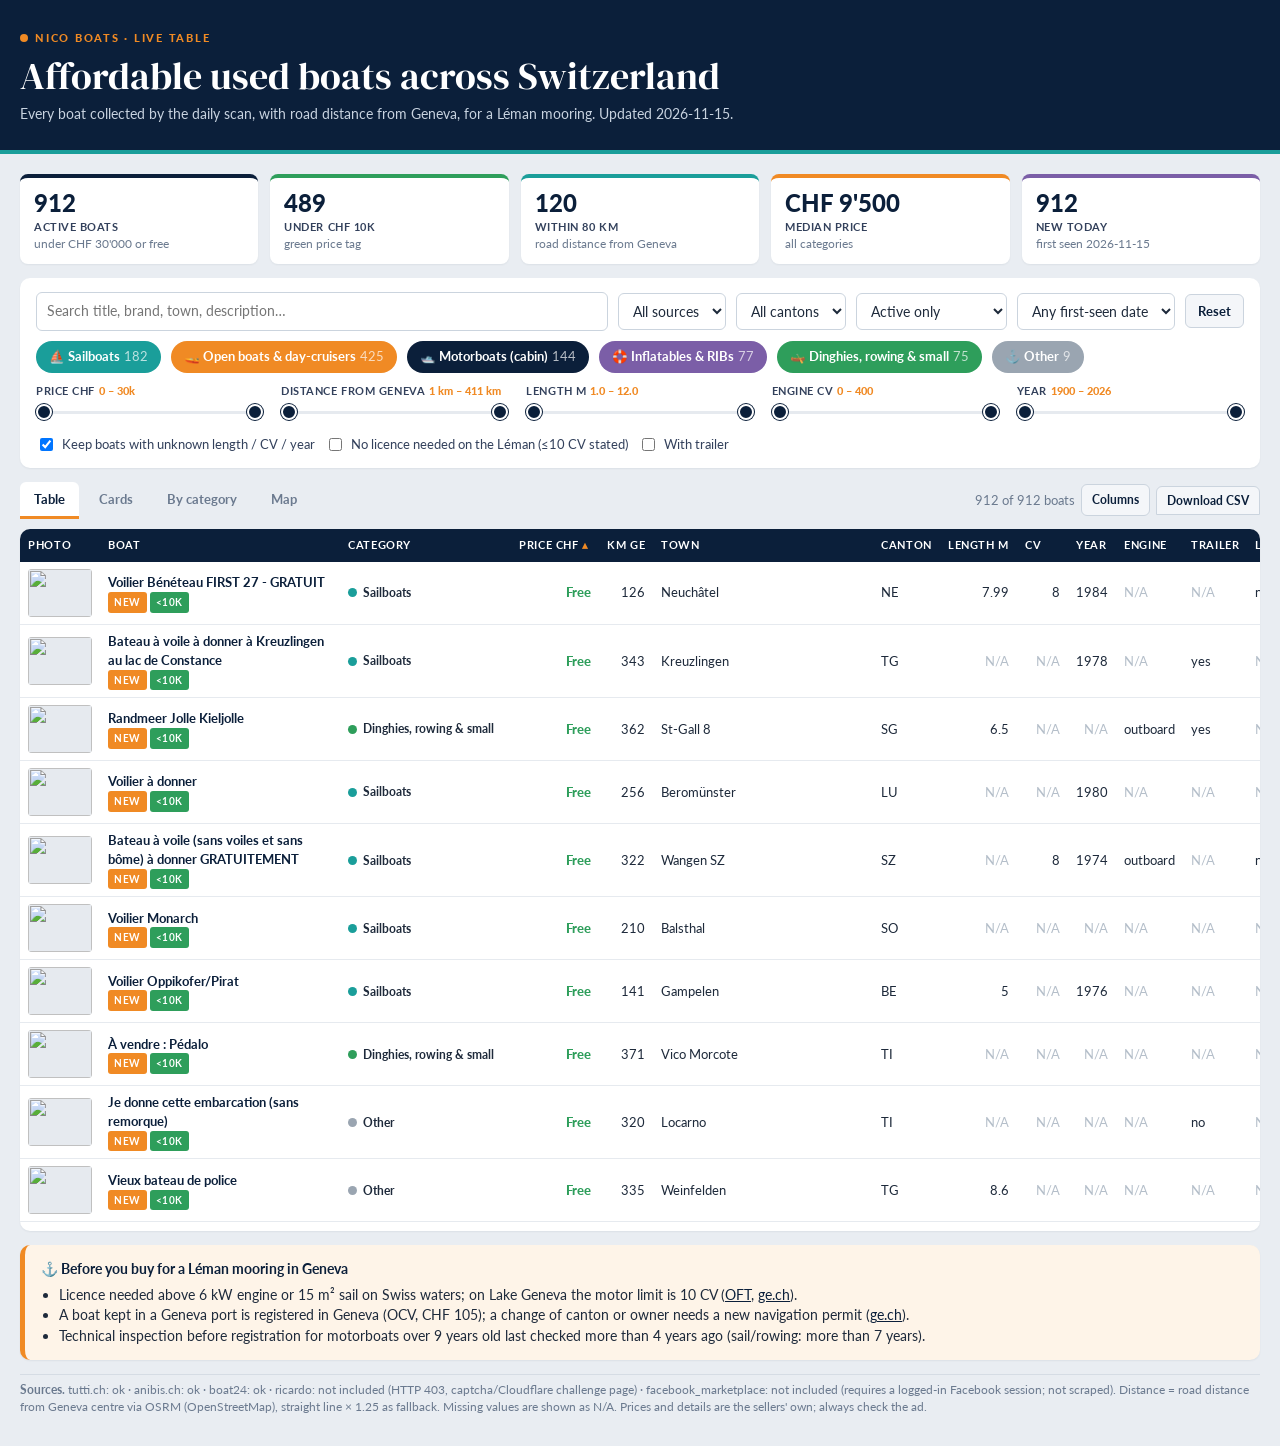
==== site/index.html @ 10009fbb "Add digest pipeline, master store, and GitHub Pages site Commit the daily scrape-and-merge pipeline," ====
<!DOCTYPE html>
<html lang="en">
<head>
<meta charset="utf-8">
<meta name="viewport" content="width=device-width, initial-scale=1">
<title>Nico Boats · Used boats across Switzerland</title>
<link rel="preconnect" href="https://fonts.googleapis.com"><link rel="preconnect" href="https://fonts.gstatic.com" crossorigin>
<link href="https://fonts.googleapis.com/css2?family=DM+Serif+Display&family=Lato:wght@300;400;700;900&display=swap" rel="stylesheet">
<link rel="stylesheet" href="https://unpkg.com/leaflet@1.9.4/dist/leaflet.css" crossorigin="">
<link rel="stylesheet" href="assets/style.css">
</head>
<body>
<header class="hero">
  <div class="wrap">
    <div class="kicker"><span class="dot"></span>Nico Boats · Live table</div>
    <h1>Affordable used boats across Switzerland</h1>
    <p class="sub">Every boat collected by the daily scan, with road distance from Geneva, for a Léman mooring. <span id="updated"></span></p>
  </div>
</header>
<div class="rule"></div>
<main class="wrap">
  <section class="kpis" id="kpis"></section>

  <section class="panel filters">
    <div class="row">
      <input id="q" type="search" placeholder="Search title, brand, town, description…" aria-label="Search">
      <select id="f-source" aria-label="Source"><option value="">All sources</option></select>
      <select id="f-canton" aria-label="Canton"><option value="">All cantons</option></select>
      <select id="f-status" aria-label="Status"><option value="active">Active only</option><option value="all">Active + removed</option><option value="removed">Removed only</option></select>
      <select id="f-new" aria-label="Seen"><option value="">Any first-seen date</option><option value="1">New in last 24 h</option><option value="7">New in last 7 days</option></select>
      <button id="reset" class="btn ghost" type="button">Reset</button>
    </div>
    <div class="row chips" id="cats"></div>
    <div class="row sliders">
      <div class="range" id="r-price"><label>Price CHF <b class="val"></b></label><div class="dual"><input type="range" class="lo"><input type="range" class="hi"></div></div>
      <div class="range" id="r-dist"><label>Distance from Geneva <b class="val"></b></label><div class="dual"><input type="range" class="lo"><input type="range" class="hi"></div></div>
      <div class="range" id="r-len"><label>Length m <b class="val"></b></label><div class="dual"><input type="range" class="lo"><input type="range" class="hi"></div></div>
      <div class="range" id="r-hp"><label>Engine CV <b class="val"></b></label><div class="dual"><input type="range" class="lo"><input type="range" class="hi"></div></div>
      <div class="range" id="r-year"><label>Year <b class="val"></b></label><div class="dual"><input type="range" class="lo"><input type="range" class="hi"></div></div>
    </div>
    <div class="row toggles">
      <label class="chk"><input type="checkbox" id="t-na" checked> Keep boats with unknown length / CV / year</label>
      <label class="chk"><input type="checkbox" id="t-nolic"> No licence needed on the Léman (≤10 CV stated)</label>
      <label class="chk"><input type="checkbox" id="t-trailer"> With trailer</label>
    </div>
  </section>

  <nav class="tabs" id="tabs">
    <button data-view="table" class="on">Table</button><button data-view="cards">Cards</button><button data-view="cats">By category</button><button data-view="map">Map</button>
    <span class="count" id="count"></span>
    <details class="cols" id="colsbox"><summary>Columns</summary><div id="cols"></div></details>
    <button class="btn ghost small" id="csv" type="button">Download CSV</button>
  </nav>

  <section id="v-table" class="view panel nopad"><div class="tablewrap"><table id="tbl"><thead></thead><tbody></tbody></table></div></section>
  <section id="v-cards" class="view hidden"><div class="grid" id="grid"></div></section>
  <section id="v-cats" class="view hidden"></section>
  <section id="v-map" class="view hidden panel nopad"><div id="map"></div></section>

  <section class="panel note">
    <h4>⚓ Before you buy for a Léman mooring in Geneva</h4>
    <ul>
      <li>Licence needed above 6 kW engine or 15 m² sail on Swiss waters; on Lake Geneva the motor limit is 10 CV (<a href="https://www.bav.admin.ch/fr/navigation-de-plaisance">OFT</a>, <a href="https://www.ge.ch/obtenir-permis-conduire-bateaux">ge.ch</a>).</li>
      <li>A boat kept in a Geneva port is registered in Geneva (OCV, CHF 105); a change of canton or owner needs a new navigation permit (<a href="https://www.ge.ch/immatriculer-bateau">ge.ch</a>).</li>
      <li>Technical inspection before registration for motorboats over 9 years old last checked more than 4 years ago (sail/rowing: more than 7 years).</li>
    </ul>
  </section>
  <footer class="foot" id="foot"></footer>
</main>
<script src="https://unpkg.com/leaflet@1.9.4/dist/leaflet.js" crossorigin=""></script>
<script src="data/listings.js" onerror="void 0"></script>
<script src="assets/app.js"></script>
</body>
</html>
---- site/assets/style.css ----
:root{--navy:#0B1F3A;--teal:#1A9E9A;--orange:#F08A24;--grey:#9AA5B1;--lgrey:#E6EAEF;--green:#2E9E5B;--red:#D64545;--ink:#1E2A3B;--muted:#6B7A8F;--paper:#F4F6F9;--purple:#7B5EA7}
*{box-sizing:border-box}html,body{margin:0}body{font-family:Lato,"Helvetica Neue",Arial,sans-serif;color:var(--ink);background:#E9EDF2;font-size:14px;line-height:1.45}
a{color:var(--navy)}.wrap{max-width:1360px;margin:0 auto;padding:0 20px}
.hero{background:var(--navy);color:#fff;padding:30px 0 26px}.hero h1{font-family:"DM Serif Display",Georgia,serif;font-weight:400;font-size:38px;line-height:1.1;margin:10px 0 6px}
.kicker{font-weight:900;font-size:11px;letter-spacing:.16em;color:var(--orange);text-transform:uppercase}.dot{display:inline-block;width:8px;height:8px;border-radius:50%;background:var(--orange);margin-right:7px}
.sub{color:#C8D3E0;margin:0}.rule{height:4px;background:var(--teal)}
.kpis{display:grid;grid-template-columns:repeat(5,1fr);gap:12px;margin:20px 0 14px}
.kpi{background:#fff;border-radius:8px;border-top:4px solid var(--navy);padding:12px 14px;box-shadow:0 1px 2px rgba(11,31,58,.06)}
.kpi .v{font-weight:900;font-size:24px;color:var(--navy);line-height:1.1;white-space:nowrap}.kpi .l{font-weight:700;font-size:10.5px;letter-spacing:.05em;text-transform:uppercase;color:#33415C;margin-top:4px}.kpi .s{font-size:11.5px;color:var(--muted)}
.kpi.teal{border-top-color:var(--teal)}.kpi.orange{border-top-color:var(--orange)}.kpi.green{border-top-color:var(--green)}.kpi.purple{border-top-color:var(--purple)}
.panel{background:#fff;border-radius:10px;padding:14px 16px;margin-bottom:14px;box-shadow:0 1px 2px rgba(11,31,58,.06)}.panel.nopad{padding:0;overflow:hidden}
.row{display:flex;flex-wrap:wrap;gap:10px;align-items:center;margin-bottom:10px}.row:last-child{margin-bottom:0}
input[type=search],select{font:inherit;border:1px solid #CBD4DE;border-radius:6px;padding:8px 10px;background:#fff;color:var(--ink)}input[type=search]{flex:1 1 280px}
.btn{font:700 13px Lato,sans-serif;border:0;border-radius:6px;padding:8px 12px;background:var(--navy);color:#fff;cursor:pointer}.btn.ghost{background:var(--paper);color:var(--navy);border:1px solid #CBD4DE}.btn.small{padding:6px 10px;font-size:12px}
.chips .chip{border:1px solid #CBD4DE;background:#fff;border-radius:999px;padding:6px 12px;cursor:pointer;font-weight:700;font-size:12.5px;color:var(--navy);user-select:none}
.chip.on{color:#fff;border-color:transparent}.chip .n{opacity:.7;font-weight:400;margin-left:4px}
.sliders{display:grid;grid-template-columns:repeat(5,1fr);gap:18px}.range label{display:block;font-size:11px;font-weight:700;text-transform:uppercase;letter-spacing:.05em;color:#33415C}.range .val{color:var(--orange);font-weight:900;text-transform:none;letter-spacing:0}
.dual{position:relative;height:26px}.dual input{position:absolute;left:0;right:0;width:100%;top:6px;pointer-events:none;-webkit-appearance:none;appearance:none;background:transparent;height:14px;margin:0}
.dual::before{content:"";position:absolute;left:0;right:0;top:12px;height:3px;background:var(--lgrey);border-radius:2px}
.dual input::-webkit-slider-thumb{pointer-events:auto;-webkit-appearance:none;width:16px;height:16px;border-radius:50%;background:var(--navy);border:2px solid #fff;box-shadow:0 0 0 1px var(--navy);cursor:pointer}
.dual input::-moz-range-thumb{pointer-events:auto;width:14px;height:14px;border-radius:50%;background:var(--navy);border:2px solid #fff;cursor:pointer}
.toggles .chk{font-size:13px;color:#33415C;display:flex;gap:6px;align-items:center}
.tabs{display:flex;gap:6px;align-items:center;margin:4px 0 10px;flex-wrap:wrap}.tabs>button{font:700 13px Lato;border:0;background:transparent;color:var(--muted);padding:9px 14px;border-radius:6px 6px 0 0;border-bottom:3px solid transparent;cursor:pointer}
.tabs>button.on{color:var(--navy);border-bottom-color:var(--orange);background:#fff}.count{margin-left:auto;color:var(--muted);font-size:13px}
.cols{position:relative}.cols summary{cursor:pointer;font-weight:700;font-size:12px;color:var(--navy);background:var(--paper);border:1px solid #CBD4DE;border-radius:6px;padding:6px 10px;list-style:none}
.cols div{position:absolute;right:0;z-index:1000;background:#fff;border:1px solid #CBD4DE;border-radius:8px;padding:10px;display:grid;grid-template-columns:repeat(2,minmax(150px,1fr));gap:4px 14px;box-shadow:0 8px 24px rgba(0,0,0,.12);font-size:12.5px;width:360px}
.hidden{display:none!important}
.tablewrap{overflow:auto;max-height:78vh}table{border-collapse:collapse;width:100%;font-size:13px}
thead th{position:sticky;top:0;background:var(--navy);color:#fff;text-align:left;font-size:10.5px;letter-spacing:.06em;text-transform:uppercase;padding:9px 8px;white-space:nowrap;cursor:pointer;z-index:2}
thead th.sorted::after{content:" ▾";color:var(--orange)}thead th.sorted.asc::after{content:" ▴"}
tbody td{padding:7px 8px;border-bottom:1px solid var(--lgrey);vertical-align:middle;white-space:nowrap}tbody tr:hover{background:#F7FAFC}
td.num{text-align:right;font-variant-numeric:tabular-nums}td.title{white-space:normal;min-width:240px;max-width:380px}td.title a{font-weight:700;text-decoration:none}
td.na{color:#B5BFCA}.thumb{width:64px;height:48px;object-fit:cover;border-radius:4px;background:var(--lgrey);display:block}
.price{font-weight:900;color:var(--navy)}.price.cheap{color:var(--green)}
.tag{display:inline-block;font-size:10px;font-weight:700;letter-spacing:.05em;text-transform:uppercase;padding:3px 6px;border-radius:3px;color:#fff;background:var(--grey)}
.tag.new{background:var(--orange)}.tag.removed{background:var(--red)}.tag.near{background:var(--teal)}.tag.cheap{background:var(--green)}
.cat{display:inline-flex;align-items:center;gap:6px;font-weight:700;font-size:12px}.cat i{width:9px;height:9px;border-radius:50%;display:inline-block}
.grid{display:grid;grid-template-columns:repeat(auto-fill,minmax(260px,1fr));gap:14px}
.card{background:#fff;border-radius:10px;overflow:hidden;box-shadow:0 1px 2px rgba(11,31,58,.08);display:flex;flex-direction:column;border-top:4px solid var(--navy)}
.card .ph{aspect-ratio:4/3;background:var(--lgrey) center/cover no-repeat;position:relative}.card .ph .tags{position:absolute;left:8px;top:8px;display:flex;gap:4px}
.card .bd{padding:10px 12px;flex:1;display:flex;flex-direction:column;gap:4px}.card h3{font-size:14.5px;margin:0;line-height:1.3}.card h3 a{text-decoration:none}
.card .meta{color:var(--muted);font-size:12.5px}.card .spec{font-size:12.5px;color:#33415C}.card .ft{display:flex;justify-content:space-between;align-items:center;margin-top:auto;padding-top:8px}
.catblock{margin-bottom:18px}.catblock h2{font-family:"DM Serif Display",Georgia,serif;font-weight:400;color:var(--navy);font-size:24px;margin:8px 0 8px;padding-bottom:6px;border-bottom:3px solid var(--navy);display:flex;justify-content:space-between;align-items:baseline}
.catblock h2 small{font-family:Lato;font-size:12.5px;color:var(--muted);font-weight:700}
.catstats{display:flex;gap:16px;font-size:12.5px;color:var(--muted);margin-bottom:8px}
#map{height:72vh}.leaflet-popup-content{font-family:Lato,sans-serif;font-size:13px}.pop img{width:220px;height:150px;object-fit:cover;border-radius:6px;display:block;margin-bottom:6px}
.note{border-left:5px solid var(--orange);background:#FEF4E8}.note h4{margin:0 0 6px;color:var(--navy)}.note ul{margin:0;padding-left:18px}
.foot{color:var(--muted);font-size:12px;padding:6px 0 30px;border-top:1px solid #D5DCE4;margin-top:6px}
@media (max-width:900px){.kpis{grid-template-columns:repeat(2,1fr)}.sliders{grid-template-columns:1fr 1fr}.hero h1{font-size:28px}}
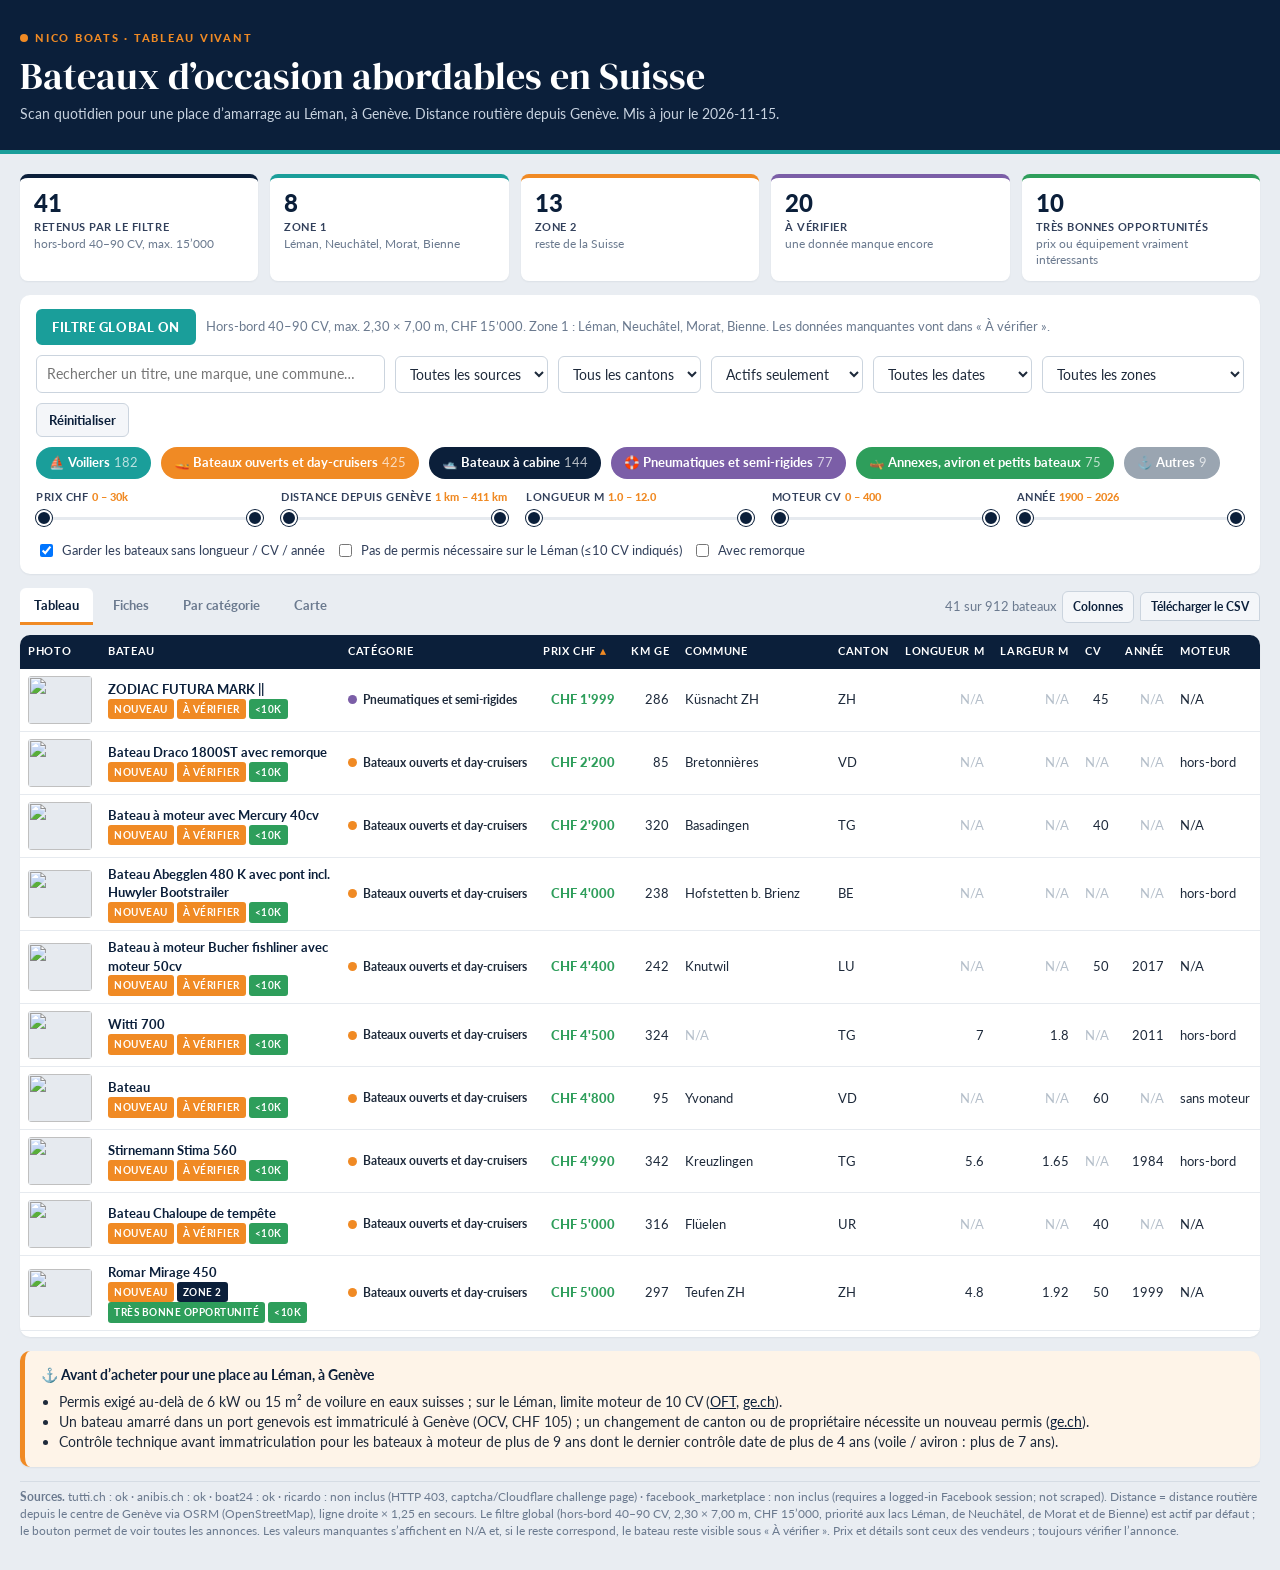
==== commit e2544b53: "Add filtre global, French digest and site, and initial selection Save the hors-bord / 40-90 CV / siz" ====
--- a/site/index.html
+++ b/site/index.html
@@ -1,9 +1,9 @@
 <!DOCTYPE html>
-<html lang="en">
+<html lang="fr">
 <head>
 <meta charset="utf-8">
 <meta name="viewport" content="width=device-width, initial-scale=1">
-<title>Nico Boats · Used boats across Switzerland</title>
+<title>Nico Boats · Bateaux d’occasion en Suisse</title>
 <link rel="preconnect" href="https://fonts.googleapis.com"><link rel="preconnect" href="https://fonts.gstatic.com" crossorigin>
 <link href="https://fonts.googleapis.com/css2?family=DM+Serif+Display&family=Lato:wght@300;400;700;900&display=swap" rel="stylesheet">
 <link rel="stylesheet" href="https://unpkg.com/leaflet@1.9.4/dist/leaflet.css" crossorigin="">
@@ -12,9 +12,9 @@
 <body>
 <header class="hero">
   <div class="wrap">
-    <div class="kicker"><span class="dot"></span>Nico Boats · Live table</div>
-    <h1>Affordable used boats across Switzerland</h1>
-    <p class="sub">Every boat collected by the daily scan, with road distance from Geneva, for a Léman mooring. <span id="updated"></span></p>
+    <div class="kicker"><span class="dot"></span>Nico Boats · Tableau vivant</div>
+    <h1>Bateaux d’occasion abordables en Suisse</h1>
+    <p class="sub">Scan quotidien pour une place d’amarrage au Léman, à Genève. Distance routière depuis Genève. <span id="updated"></span></p>
   </div>
 </header>
 <div class="rule"></div>
@@ -23,33 +23,38 @@
 
   <section class="panel filters">
     <div class="row">
-      <input id="q" type="search" placeholder="Search title, brand, town, description…" aria-label="Search">
-      <select id="f-source" aria-label="Source"><option value="">All sources</option></select>
-      <select id="f-canton" aria-label="Canton"><option value="">All cantons</option></select>
-      <select id="f-status" aria-label="Status"><option value="active">Active only</option><option value="all">Active + removed</option><option value="removed">Removed only</option></select>
-      <select id="f-new" aria-label="Seen"><option value="">Any first-seen date</option><option value="1">New in last 24 h</option><option value="7">New in last 7 days</option></select>
-      <button id="reset" class="btn ghost" type="button">Reset</button>
+      <button id="filtre-global" class="btn toggle on" type="button" aria-pressed="true">Filtre global ON</button>
+      <p class="filtre-help" id="filtre-help">Hors-bord 40–90 CV, max. 2,30 × 7,00 m, CHF 15’000. Zone 1 : Léman, Neuchâtel, Morat, Bienne. Les données manquantes vont dans « À vérifier ».</p>
+    </div>
+    <div class="row">
+      <input id="q" type="search" placeholder="Rechercher un titre, une marque, une commune…" aria-label="Recherche">
+      <select id="f-source" aria-label="Source"><option value="">Toutes les sources</option></select>
+      <select id="f-canton" aria-label="Canton"><option value="">Tous les cantons</option></select>
+      <select id="f-status" aria-label="Statut"><option value="active">Actifs seulement</option><option value="all">Actifs + retirés</option><option value="removed">Retirés seulement</option></select>
+      <select id="f-new" aria-label="Première vue"><option value="">Toutes les dates</option><option value="1">Nouveaux (24 h)</option><option value="7">Nouveaux (7 jours)</option></select>
+      <select id="f-zone" aria-label="Zone"><option value="">Toutes les zones</option><option value="zone1">Zone 1 (lacs prioritaires)</option><option value="zone2">Zone 2 (reste de la Suisse)</option><option value="a_verifier">À vérifier</option><option value="opportunite">Très bonnes opportunités</option></select>
+      <button id="reset" class="btn ghost" type="button">Réinitialiser</button>
     </div>
     <div class="row chips" id="cats"></div>
     <div class="row sliders">
-      <div class="range" id="r-price"><label>Price CHF <b class="val"></b></label><div class="dual"><input type="range" class="lo"><input type="range" class="hi"></div></div>
-      <div class="range" id="r-dist"><label>Distance from Geneva <b class="val"></b></label><div class="dual"><input type="range" class="lo"><input type="range" class="hi"></div></div>
-      <div class="range" id="r-len"><label>Length m <b class="val"></b></label><div class="dual"><input type="range" class="lo"><input type="range" class="hi"></div></div>
-      <div class="range" id="r-hp"><label>Engine CV <b class="val"></b></label><div class="dual"><input type="range" class="lo"><input type="range" class="hi"></div></div>
-      <div class="range" id="r-year"><label>Year <b class="val"></b></label><div class="dual"><input type="range" class="lo"><input type="range" class="hi"></div></div>
+      <div class="range" id="r-price"><label>Prix CHF <b class="val"></b></label><div class="dual"><input type="range" class="lo"><input type="range" class="hi"></div></div>
+      <div class="range" id="r-dist"><label>Distance depuis Genève <b class="val"></b></label><div class="dual"><input type="range" class="lo"><input type="range" class="hi"></div></div>
+      <div class="range" id="r-len"><label>Longueur m <b class="val"></b></label><div class="dual"><input type="range" class="lo"><input type="range" class="hi"></div></div>
+      <div class="range" id="r-hp"><label>Moteur CV <b class="val"></b></label><div class="dual"><input type="range" class="lo"><input type="range" class="hi"></div></div>
+      <div class="range" id="r-year"><label>Année <b class="val"></b></label><div class="dual"><input type="range" class="lo"><input type="range" class="hi"></div></div>
     </div>
     <div class="row toggles">
-      <label class="chk"><input type="checkbox" id="t-na" checked> Keep boats with unknown length / CV / year</label>
-      <label class="chk"><input type="checkbox" id="t-nolic"> No licence needed on the Léman (≤10 CV stated)</label>
-      <label class="chk"><input type="checkbox" id="t-trailer"> With trailer</label>
+      <label class="chk"><input type="checkbox" id="t-na" checked> Garder les bateaux sans longueur / CV / année</label>
+      <label class="chk"><input type="checkbox" id="t-nolic"> Pas de permis nécessaire sur le Léman (≤10 CV indiqués)</label>
+      <label class="chk"><input type="checkbox" id="t-trailer"> Avec remorque</label>
     </div>
   </section>
 
   <nav class="tabs" id="tabs">
-    <button data-view="table" class="on">Table</button><button data-view="cards">Cards</button><button data-view="cats">By category</button><button data-view="map">Map</button>
+    <button data-view="table" class="on">Tableau</button><button data-view="cards">Fiches</button><button data-view="cats">Par catégorie</button><button data-view="map">Carte</button>
     <span class="count" id="count"></span>
-    <details class="cols" id="colsbox"><summary>Columns</summary><div id="cols"></div></details>
-    <button class="btn ghost small" id="csv" type="button">Download CSV</button>
+    <details class="cols" id="colsbox"><summary>Colonnes</summary><div id="cols"></div></details>
+    <button class="btn ghost small" id="csv" type="button">Télécharger le CSV</button>
   </nav>
 
   <section id="v-table" class="view panel nopad"><div class="tablewrap"><table id="tbl"><thead></thead><tbody></tbody></table></div></section>
@@ -58,11 +63,11 @@
   <section id="v-map" class="view hidden panel nopad"><div id="map"></div></section>
 
   <section class="panel note">
-    <h4>⚓ Before you buy for a Léman mooring in Geneva</h4>
+    <h4>⚓ Avant d’acheter pour une place au Léman, à Genève</h4>
     <ul>
-      <li>Licence needed above 6 kW engine or 15 m² sail on Swiss waters; on Lake Geneva the motor limit is 10 CV (<a href="https://www.bav.admin.ch/fr/navigation-de-plaisance">OFT</a>, <a href="https://www.ge.ch/obtenir-permis-conduire-bateaux">ge.ch</a>).</li>
-      <li>A boat kept in a Geneva port is registered in Geneva (OCV, CHF 105); a change of canton or owner needs a new navigation permit (<a href="https://www.ge.ch/immatriculer-bateau">ge.ch</a>).</li>
-      <li>Technical inspection before registration for motorboats over 9 years old last checked more than 4 years ago (sail/rowing: more than 7 years).</li>
+      <li>Permis exigé au-delà de 6 kW ou 15 m² de voilure en eaux suisses ; sur le Léman, limite moteur de 10 CV (<a href="https://www.bav.admin.ch/fr/navigation-de-plaisance">OFT</a>, <a href="https://www.ge.ch/obtenir-permis-conduire-bateaux">ge.ch</a>).</li>
+      <li>Un bateau amarré dans un port genevois est immatriculé à Genève (OCV, CHF 105) ; un changement de canton ou de propriétaire nécessite un nouveau permis (<a href="https://www.ge.ch/immatriculer-bateau">ge.ch</a>).</li>
+      <li>Contrôle technique avant immatriculation pour les bateaux à moteur de plus de 9 ans dont le dernier contrôle date de plus de 4 ans (voile / aviron : plus de 7 ans).</li>
     </ul>
   </section>
   <footer class="foot" id="foot"></footer>
--- a/site/assets/style.css
+++ b/site/assets/style.css
@@ -47,3 +47,10 @@
 .note{border-left:5px solid var(--orange);background:#FEF4E8}.note h4{margin:0 0 6px;color:var(--navy)}.note ul{margin:0;padding-left:18px}
 .foot{color:var(--muted);font-size:12px;padding:6px 0 30px;border-top:1px solid #D5DCE4;margin-top:6px}
 @media (max-width:900px){.kpis{grid-template-columns:repeat(2,1fr)}.sliders{grid-template-columns:1fr 1fr}.hero h1{font-size:28px}}
+
+.btn.toggle{background:#E8EEF5;color:var(--navy);border:2px solid var(--navy);min-width:160px;font-weight:900;letter-spacing:.04em;text-transform:uppercase}
+.btn.toggle.on{background:var(--teal);color:#fff;border-color:var(--teal)}
+.filtre-help{margin:0;flex:1 1 280px;font-size:12.5px;color:var(--muted);line-height:1.4}
+.tag.zone1{background:var(--teal)}.tag.zone2{background:var(--navy)}.tag.opp{background:var(--green)}.tag.check{background:var(--orange)}
+#f-zone{min-width:200px}
+@media (max-width:900px){.filtre-help{flex:1 1 100%}}
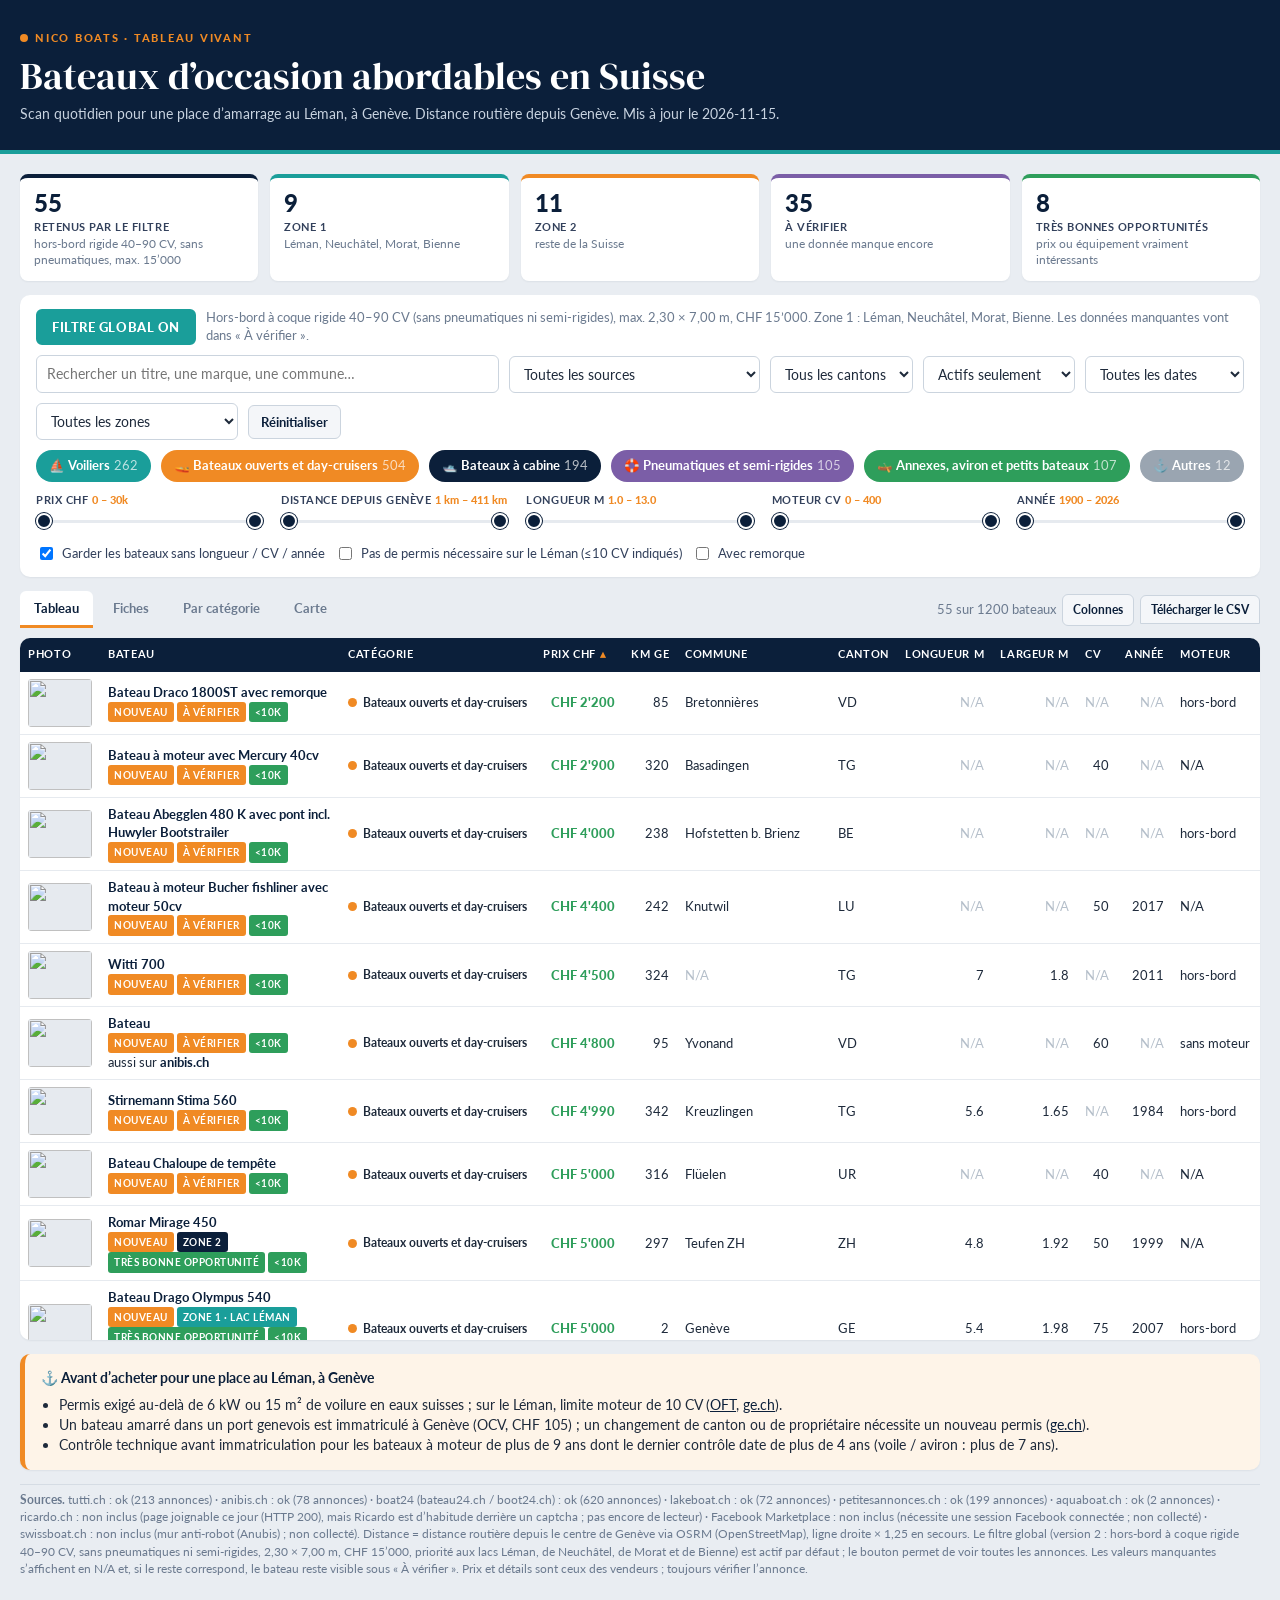
==== commit 02ba9188: "Filtre global v2: exclude inflatables/RIBs; add lakeboat.ch, petitesannonces.ch, aquaboat.ch; merge " ====
--- a/site/index.html
+++ b/site/index.html
@@ -24,7 +24,7 @@
   <section class="panel filters">
     <div class="row">
       <button id="filtre-global" class="btn toggle on" type="button" aria-pressed="true">Filtre global ON</button>
-      <p class="filtre-help" id="filtre-help">Hors-bord 40–90 CV, max. 2,30 × 7,00 m, CHF 15’000. Zone 1 : Léman, Neuchâtel, Morat, Bienne. Les données manquantes vont dans « À vérifier ».</p>
+      <p class="filtre-help" id="filtre-help">Hors-bord à coque rigide 40–90 CV (sans pneumatiques ni semi-rigides), max. 2,30 × 7,00 m, CHF 15’000. Zone 1 : Léman, Neuchâtel, Morat, Bienne. Les données manquantes vont dans « À vérifier ».</p>
     </div>
     <div class="row">
       <input id="q" type="search" placeholder="Rechercher un titre, une marque, une commune…" aria-label="Recherche">
